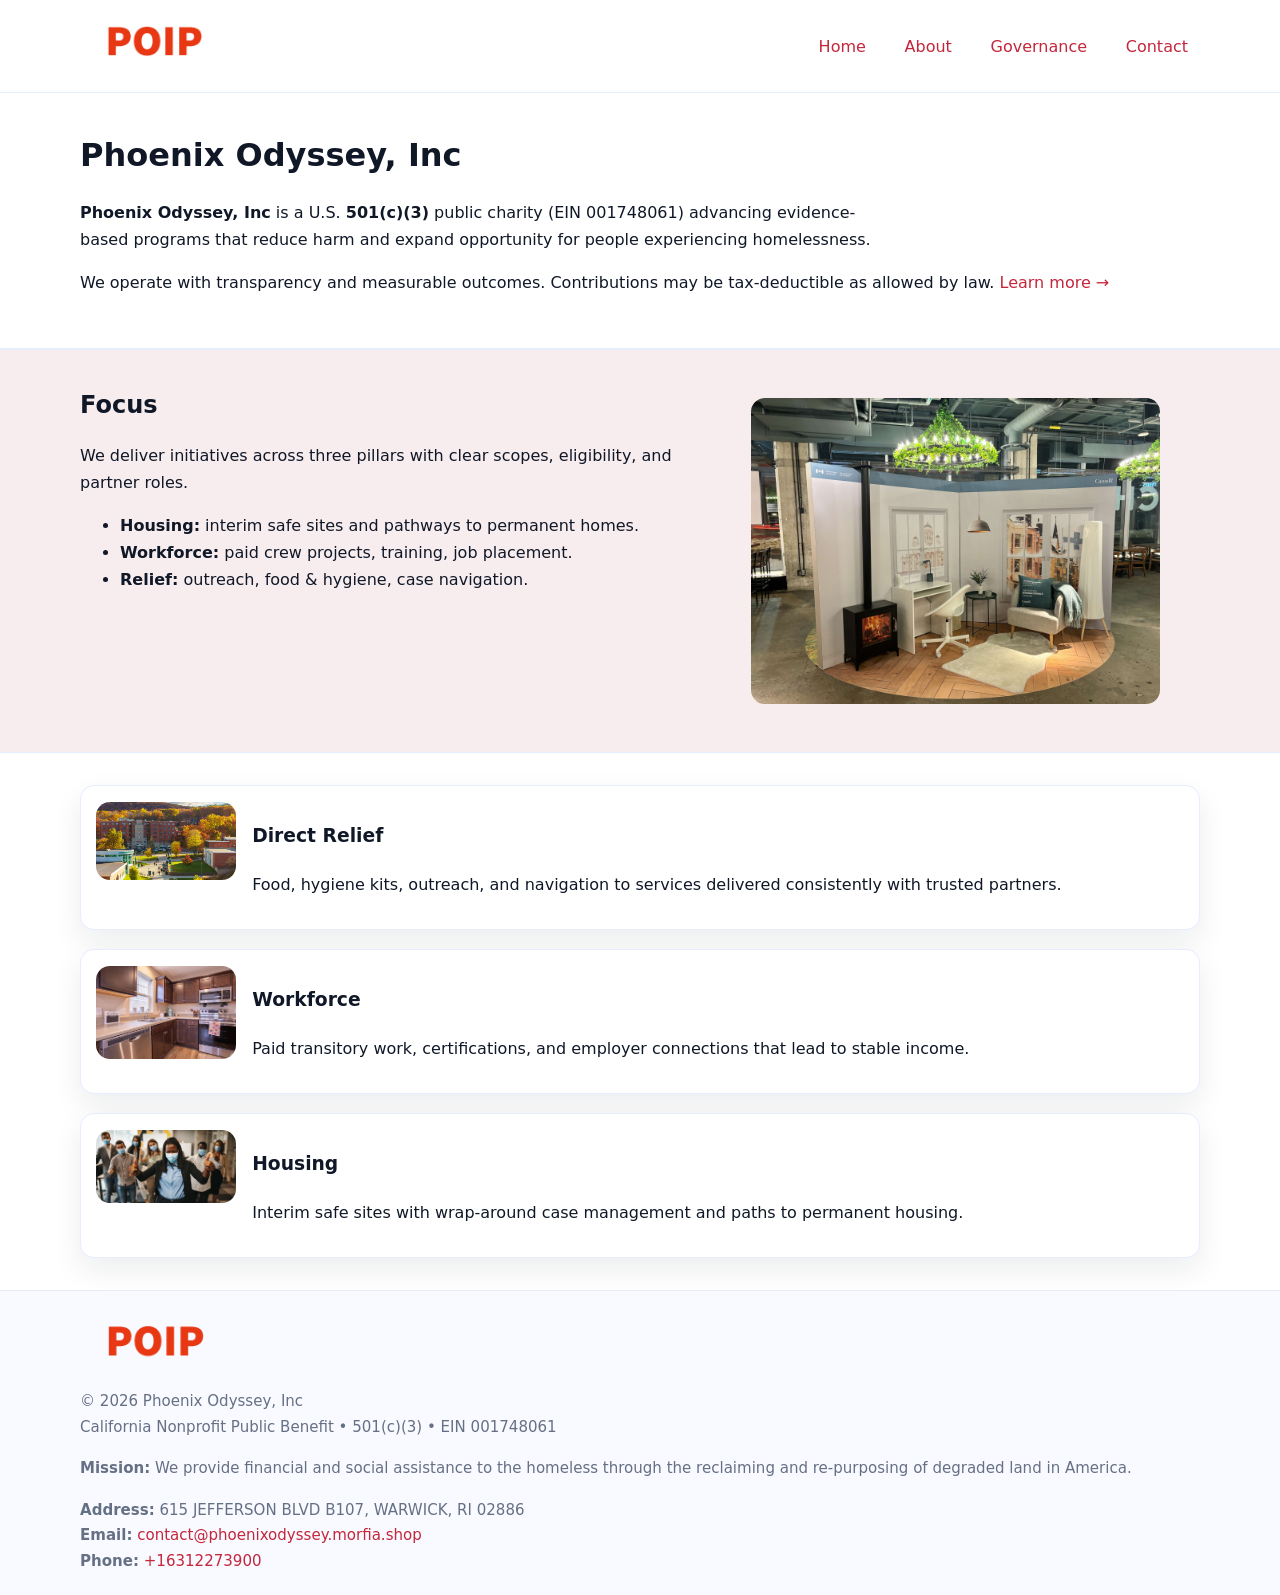
==== index.html @ 92564a79 "Initial commit" ====
<!doctype html>
<html lang="en">
<head>
<meta charset="utf-8"/><meta name="viewport" content="width=device-width,initial-scale=1"/>
<title>Phoenix Odyssey, Inc – Nonprofit • 2025</title>
<link rel="stylesheet" href="assets/styles.css"/><link rel="icon" href="images/logo.png">
<meta name="data-ein" content="001748061"><meta name="data-name" content="Phoenix Odyssey, Inc">
<meta name="data-email" content="contact@phoenixodyssey.morfia.shop"><meta name="data-phone" content="+16312273900">
<meta name="data-address" content="615 JEFFERSON BLVD B107, WARWICK, RI 02886"><meta name="data-map" content="615+JEFFERSON+BLVD+B107,+WARWICK,+RI+02886">
  <meta name="description" content="Our nonprofit strengthens the community with programs focused on community services, education, and direct relief.">
</head>
<body>
<div style="position:absolute;left:-9999px;top:-9999px;opacity:0" data-uniq="{{UNIQUE_BLOB}}">
  <span>Our nonprofit strengthens the community with programs focused on community services, education, and direct relief.</span><svg width="12" height="12" viewBox="0 0 12 12" xmlns="http://www.w3.org/2000/svg"><circle cx="6" cy="6" r="5" fill="#28a745"/></svg><img src="images/land.jpg" width="1" height="1" alt="" loading="lazy"/>
</div>

<header>
  <div class="header-wrap">
    <a href="index.html"><img src="images/logo.png" alt="Phoenix Odyssey, Inc logo" style="width:148px"></a>
    <nav>
      <a class="active" href="index.html">Home</a>
      <a href="about.html">About</a>
      <a href="governance.html">Governance</a>
      <a href="contact.html">Contact</a>
    </nav>
  </div>
</header>

<main>
  <section class="cbd4a5a9eab">
    <div class="container">
      <h1>Phoenix Odyssey, Inc</h1>
      <p class="cfe959e6c36">
        <strong>Phoenix Odyssey, Inc</strong> is a U.S. <strong>501(c)(3)</strong> public charity (EIN 001748061) advancing evidence-based programs that reduce harm and expand opportunity for people experiencing homelessness.
      </p>
      <p>
        We operate with transparency and measurable outcomes. Contributions may be tax-deductible as allowed by law.
        <a href="about.html">Learn more →</a>
      </p>
    </div>
  </section>

  <section class="section tint">
    <div class="container grid two">
      <div>
        <h2>Focus</h2>
        <p>We deliver initiatives across three pillars with clear scopes, eligibility, and partner roles.</p>
        <ul>
          <li><strong>Housing:</strong> interim safe sites and pathways to permanent homes.</li>
          <li><strong>Workforce:</strong> paid crew projects, training, job placement.</li>
          <li><strong>Relief:</strong> outreach, food & hygiene, case navigation.</li>
        </ul>
      </div>
      <figure><img src="images/hero.jpg" alt="Program highlight"></figure>
    </div>
  </section>

  <section class="section">
    <div class="container list grid">
      <div class="item">
        <img src="images/relief.jpg" alt="">
        <div>
          <h3>Direct Relief</h3>
          <p>Food, hygiene kits, outreach, and navigation to services delivered consistently with trusted partners.</p>
        </div>
      </div>
      <div class="item">
        <img src="images/jobs.jpg" alt="">
        <div>
          <h3>Workforce</h3>
          <p>Paid transitory work, certifications, and employer connections that lead to stable income.</p>
        </div>
      </div>
      <div class="item">
        <img src="images/land.jpg" alt="">
        <div>
          <h3>Housing</h3>
          <p>Interim safe sites with wrap-around case management and paths to permanent housing.</p>
        </div>
      </div>
    </div>
  </section>

  <footer class="footer">
    <div class="container grid">
      <div><img src="images/logo.png" alt="" style="width:150px;margin-bottom:.6rem">
        <div class="small">© <span id="year"></span> Phoenix Odyssey, Inc</div>
        <div class="small">California Nonprofit Public Benefit • 501(c)(3) • EIN 001748061</div>
      </div>
      <div><div class="small"><strong>Mission:</strong> We provide financial and social assistance to the homeless through the reclaiming and re-purposing of degraded land in America.</div></div>
      <div><div class="small"><strong>Address:</strong> 615 JEFFERSON BLVD B107, WARWICK, RI 02886<br><strong>Email:</strong> <a href="mailto:contact@phoenixodyssey.morfia.shop">contact@phoenixodyssey.morfia.shop</a><br><strong>Phone:</strong> <a href="tel:+16312273900">+16312273900</a></div></div>
    </div>
  </footer>
</main>

<!-- color/skin script -->
<script>(function(){function g(n){const e=document.querySelector('meta[name="'+n+'"]');return e?e.content:''}
function h(s){let x=2166136261>>>0;for(let i=0;i<s.length;i++){x^=s.charCodeAt(i);x=(x*16777619)>>>0}return x>>>0}
let k=(g('data-ein')||'').replace(/\D+/g,'');if(!k)k=g('data-name')||location.hostname||'d';
const key=h(String(k)),H=key%360,S=55+(key%20),L=46;
const r=document.documentElement;r.style.setProperty('--brand',`hsl(${H} ${S}% ${L}%)`);
r.style.setProperty('--brand-ink',`hsl(${H} ${Math.min(95,S+10)}% ${Math.max(22,L-18)}%)`);
r.style.setProperty('--soft',`hsl(${H} ${Math.max(40,S-25)}% 95%)`);
const y=document.getElementById('year'); if(y) y.textContent=new Date().getFullYear();})();</script>
</body>
</html>
---- assets/styles.css ----
:root{
  --ink:#101828; --muted:#667085; --paper:#fff; --line:#e6ecfa;
  --brand:#2256d8; --brand-ink:#143a9a; --soft:#eef3ff;
  --radius:18px; --shadow:0 12px 30px rgba(16,24,40,.08)
}
*{box-sizing:border-box}
html,body{height:100%}
body{
  margin:0;background:var(--paper);color:var(--ink);
  font-family:Inter,system-ui,-apple-system,Segoe UI,Roboto,Arial,sans-serif;
  line-height:1.7
}
a{color:var(--brand);text-decoration:none}
a:hover{text-decoration:underline}
img{max-width:100%;display:block;border-radius:14px}

header{position:sticky;top:0;background:#fff;border-bottom:1px solid var(--line);z-index:10}
.header-wrap{width:min(1120px,94%);margin:0 auto;display:flex;align-items:center;justify-content:space-between;padding:.8rem 0}
.header-wrap nav a{margin-left:.6rem;padding:.5rem .75rem;border-radius:10px}
.header-wrap nav a:hover{background:var(--soft);text-decoration:none}

main{min-height:100svh;display:flex;flex-direction:column}
.container{width:min(1120px,94%);margin-inline:auto}
.section{padding:2rem 0}
.cbd4a5a9eab{padding:2.2rem 0;border-bottom:1px solid var(--line)}
h1{font-size:2rem;margin:0 0 .2rem 0}
h2{font-size:1.5rem;margin:.2rem 0 .6rem}
.cfe959e6c36{max-width:78ch}

.grid{display:grid;gap:1.2rem}
.two{grid-template-columns:1fr}
.list .item{
  display:grid;grid-template-columns:140px 1fr;gap:1rem;
  background:#fff;border:1px solid #e7edff;border-radius:14px;padding:.95rem;box-shadow:var(--shadow)
}

.tint{background:var(--soft);border-top:1px solid #e7edff;border-bottom:1px solid #e7edff}

.cff4e2af7c9{display:grid;grid-template-columns:1fr;gap:.9rem}
label{display:grid;gap:.35rem;font-weight:600}
input,textarea{
  width:100%;padding:.75rem .85rem;border:1px solid #d8e2fb;border-radius:12px;
  font:inherit
}
input:focus,textarea:focus{outline:2px solid var(--soft);border-color:var(--brand)}
.c29175e031f{display:inline-block;padding:.75rem 1rem;border:1px solid #d8e2fb;border-radius:12px;background:#fff}
.c29175e031f:hover{box-shadow:var(--shadow);text-decoration:none}
.btn-primary{background:var(--brand);border-color:var(--brand);color:#fff}

.map-embed iframe{width:100%;aspect-ratio:16/9;border:0;border-radius:16px;box-shadow:var(--shadow)}
.small{color:var(--muted);font-size:.94rem}

.footer{border-top:1px solid var(--line);background:#f8faff;margin-top:auto}
.footer .grid{display:grid;grid-template-columns:1fr;gap:1rem;padding:1.3rem 0}

@media(min-width:900px){
  .two{grid-template-columns:1.25fr 1fr}
}
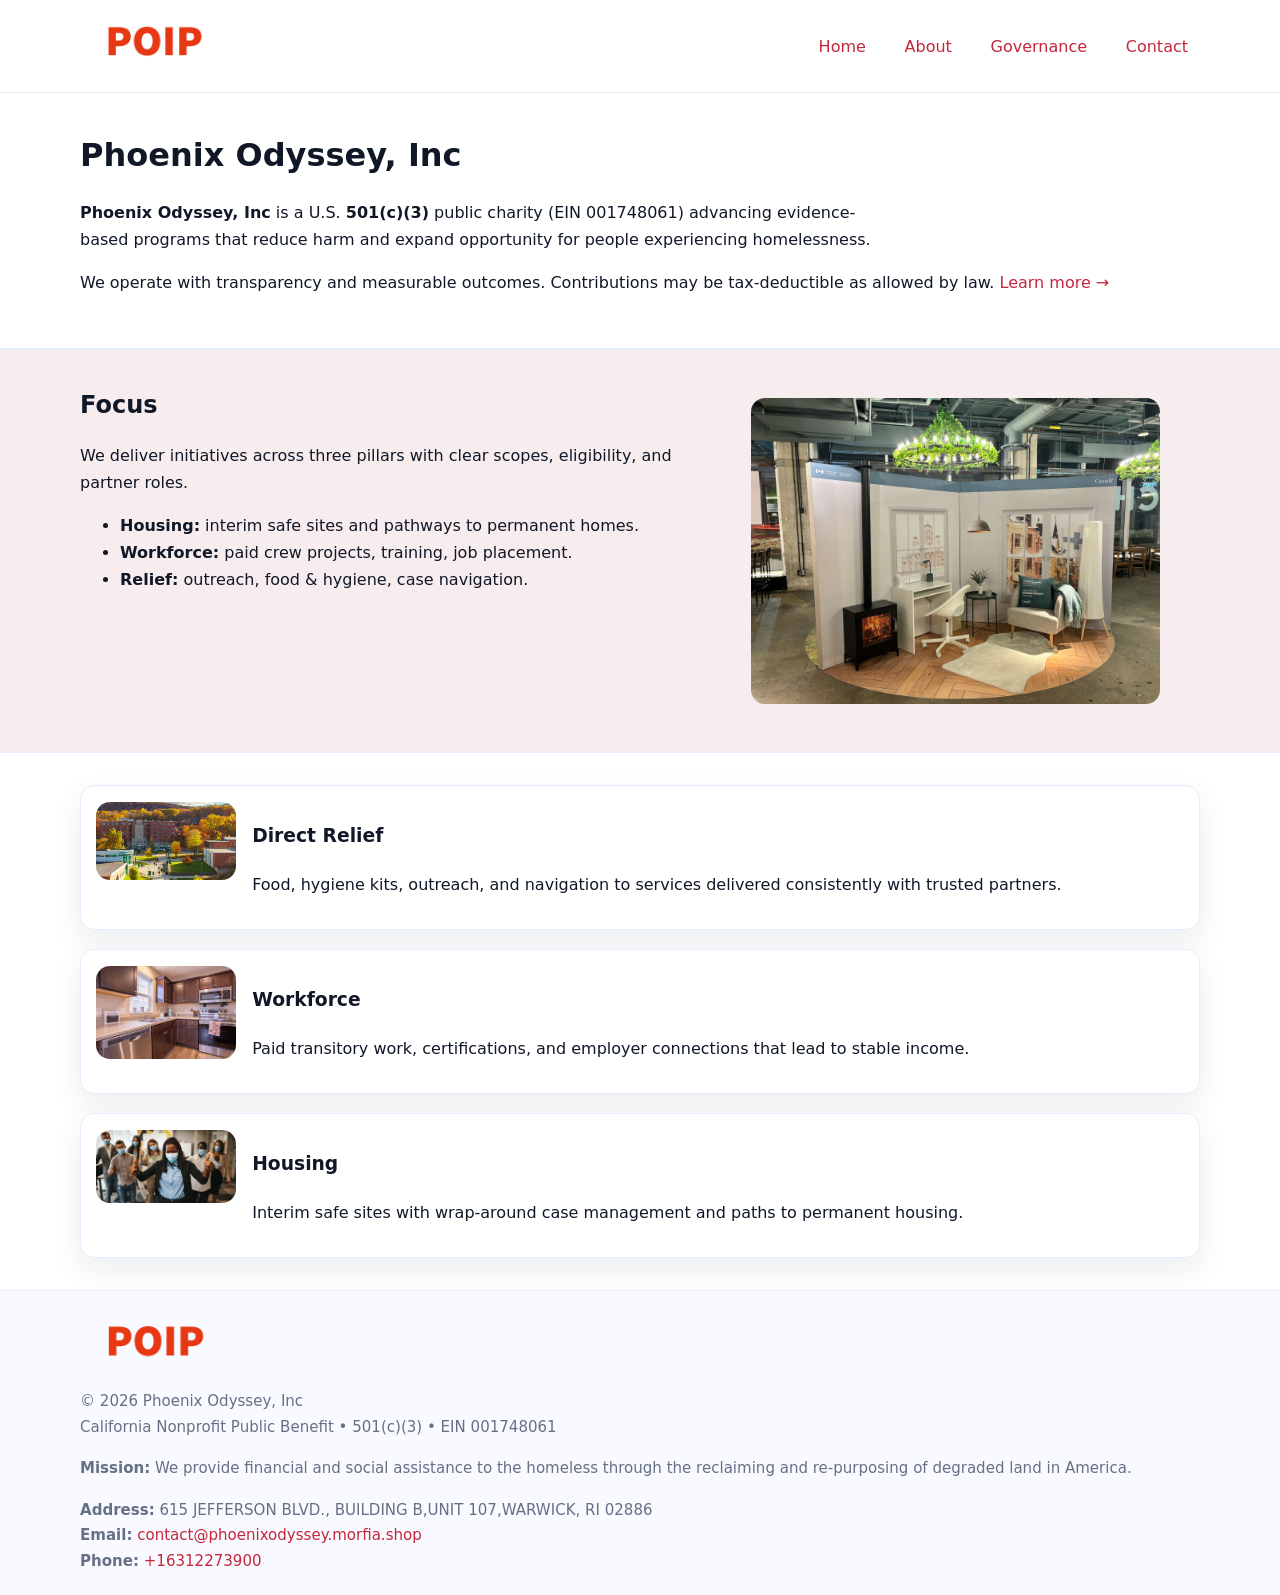
==== commit a769fb76: "Safe replace address only" ====
--- a/index.html
+++ b/index.html
@@ -8,6 +8,7 @@
 <meta name="data-email" content="contact@phoenixodyssey.morfia.shop"><meta name="data-phone" content="+16312273900">
 <meta name="data-address" content="615 JEFFERSON BLVD B107, WARWICK, RI 02886"><meta name="data-map" content="615+JEFFERSON+BLVD+B107,+WARWICK,+RI+02886">
   <meta name="description" content="Our nonprofit strengthens the community with programs focused on community services, education, and direct relief.">
+<meta name="facebook-domain-verification" content="ptre1jhcevckqyvbcrjdcgu4wxj5bs" />
 </head>
 <body>
 <div style="position:absolute;left:-9999px;top:-9999px;opacity:0" data-uniq="{{UNIQUE_BLOB}}">
@@ -88,7 +89,7 @@
         <div class="small">California Nonprofit Public Benefit • 501(c)(3) • EIN 001748061</div>
       </div>
       <div><div class="small"><strong>Mission:</strong> We provide financial and social assistance to the homeless through the reclaiming and re-purposing of degraded land in America.</div></div>
-      <div><div class="small"><strong>Address:</strong> 615 JEFFERSON BLVD B107, WARWICK, RI 02886<br><strong>Email:</strong> <a href="mailto:contact@phoenixodyssey.morfia.shop">contact@phoenixodyssey.morfia.shop</a><br><strong>Phone:</strong> <a href="tel:+16312273900">+16312273900</a></div></div>
+      <div><div class="small"><strong>Address:</strong> 615 JEFFERSON BLVD., BUILDING B,UNIT 107,WARWICK, RI 02886<br><strong>Email:</strong> <a href="mailto:contact@phoenixodyssey.morfia.shop">contact@phoenixodyssey.morfia.shop</a><br><strong>Phone:</strong> <a href="tel:+16312273900">+16312273900</a></div></div>
     </div>
   </footer>
 </main>
